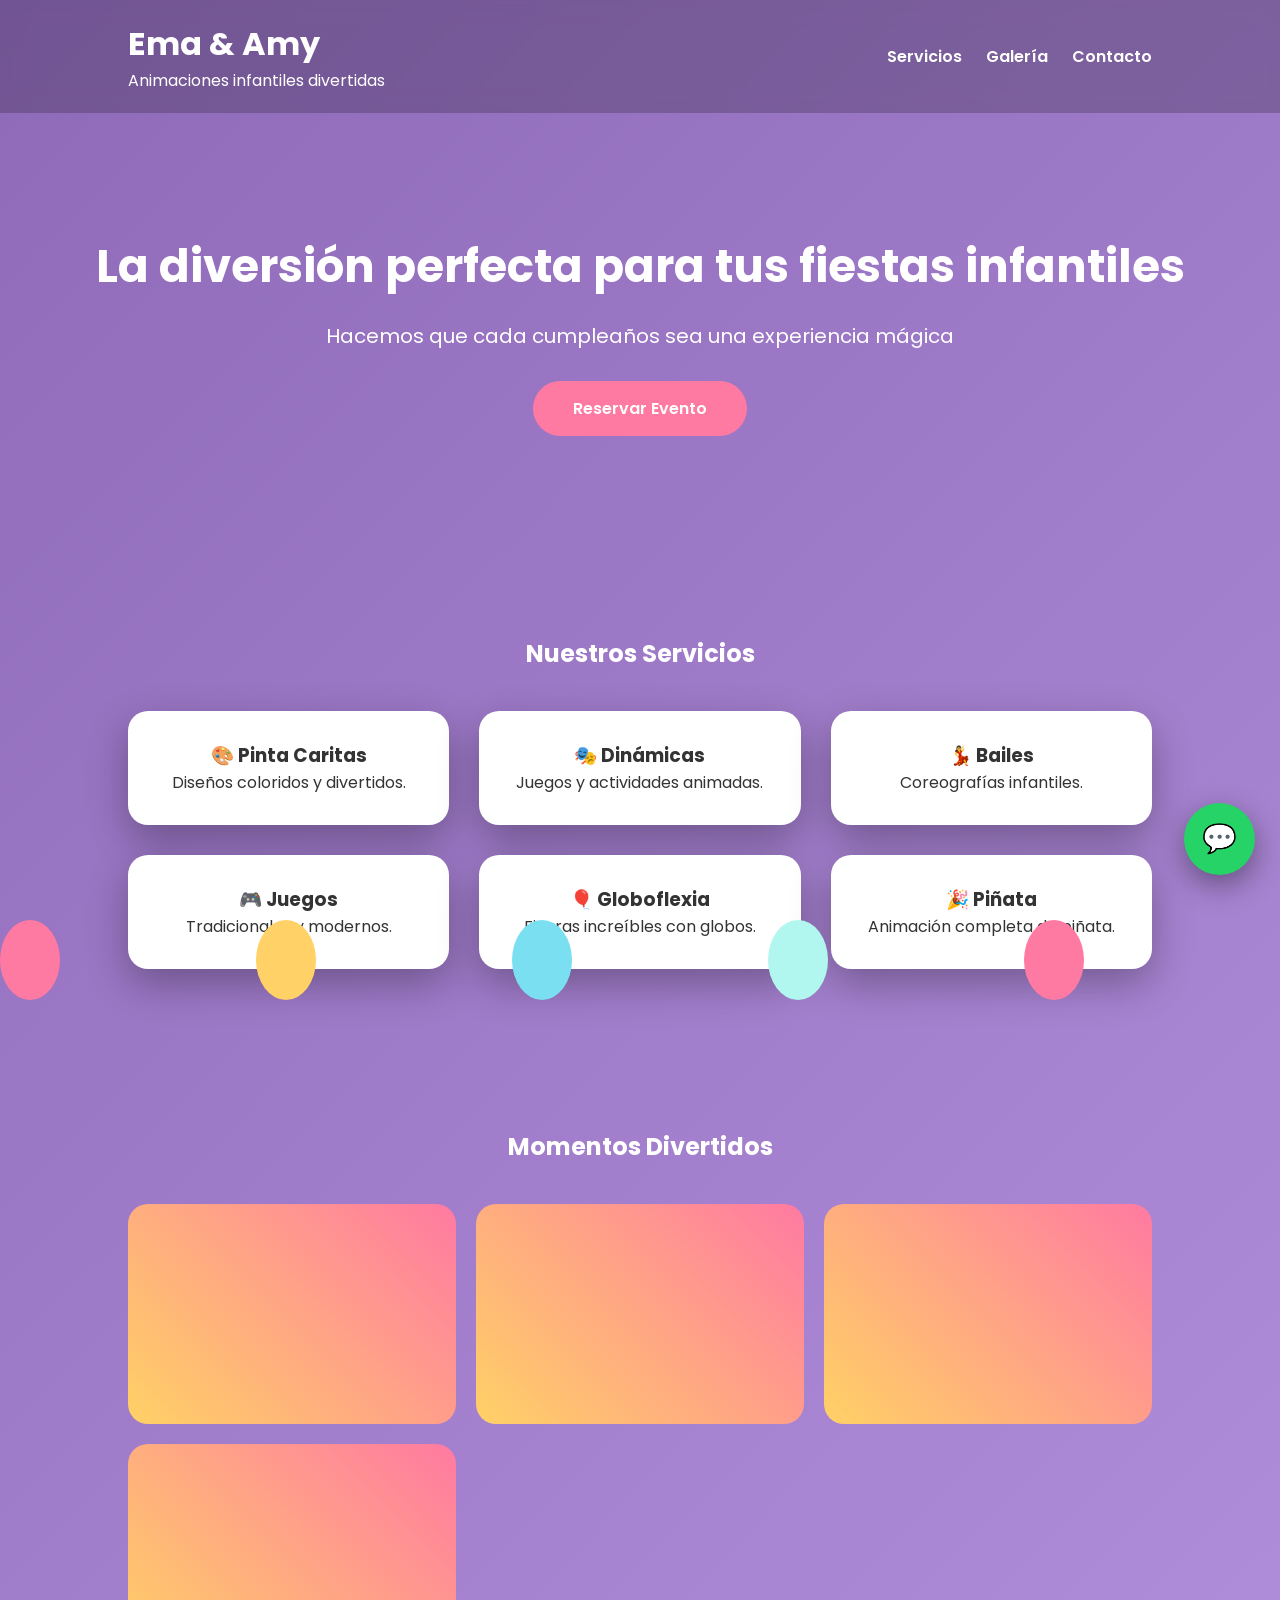
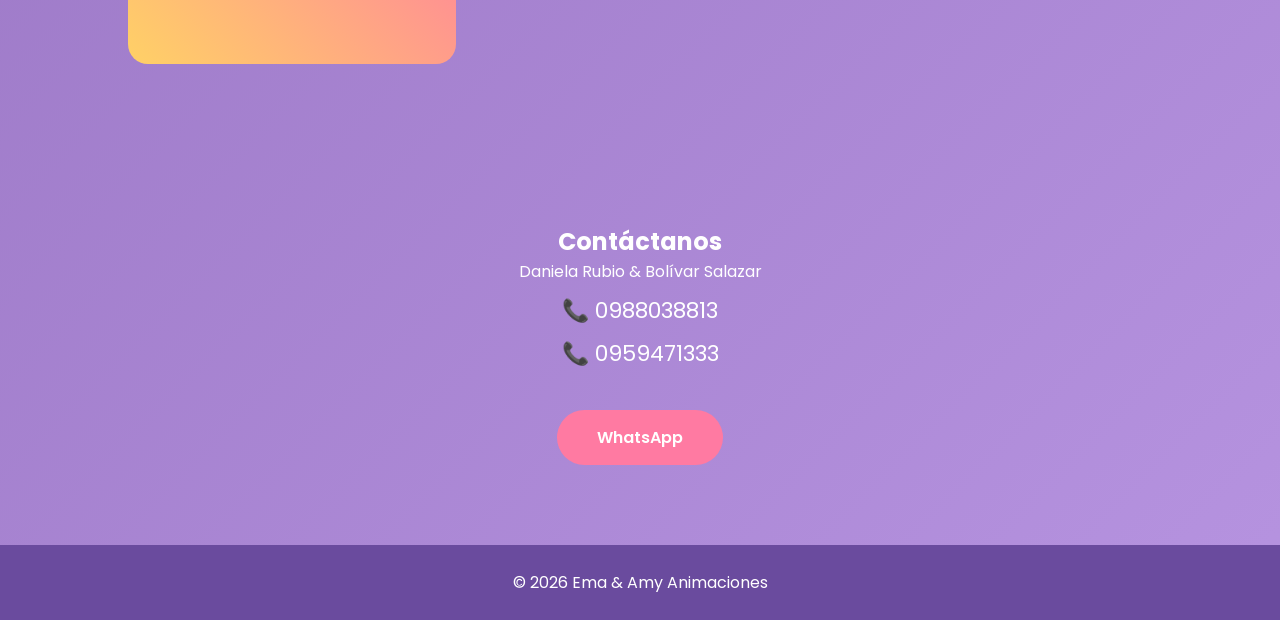
==== index.html @ 627d1872 "Primer commit web Ema & Amy" ====
<!DOCTYPE html>
<html lang="es">

<head>

<meta charset="UTF-8">
<meta name="viewport" content="width=device-width, initial-scale=1.0">

<title>Ema & Amy | Animaciones Infantiles</title>

<link rel="stylesheet" href="css/style.css">

<link href="https://fonts.googleapis.com/css2?family=Poppins:wght@300;400;600;700&display=swap" rel="stylesheet">

</head>

<body>

<!-- GLOBOS ANIMADOS -->

<div class="balloons">
<div class="balloon"></div>
<div class="balloon"></div>
<div class="balloon"></div>
<div class="balloon"></div>
<div class="balloon"></div>
</div>

<header>

<div class="logo">
<h1>Ema & Amy</h1>
<p>Animaciones infantiles divertidas</p>
</div>

<nav>
<a href="#servicios">Servicios</a>
<a href="#galeria">Galería</a>
<a href="#contacto">Contacto</a>
</nav>

</header>


<section class="hero">

<h2>La diversión perfecta para tus fiestas infantiles</h2>

<p>Hacemos que cada cumpleaños sea una experiencia mágica</p>

<a class="btn" href="https://wa.me/593988038813">Reservar Evento</a>

</section>


<section id="servicios" class="servicios">

<h2>Nuestros Servicios</h2>

<div class="grid">

<div class="card">
<h3>🎨 Pinta Caritas</h3>
<p>Diseños coloridos y divertidos.</p>
</div>

<div class="card">
<h3>🎭 Dinámicas</h3>
<p>Juegos y actividades animadas.</p>
</div>

<div class="card">
<h3>💃 Bailes</h3>
<p>Coreografías infantiles.</p>
</div>

<div class="card">
<h3>🎮 Juegos</h3>
<p>Tradicionales y modernos.</p>
</div>

<div class="card">
<h3>🎈 Globoflexia</h3>
<p>Figuras increíbles con globos.</p>
</div>

<div class="card">
<h3>🎉 Piñata</h3>
<p>Animación completa de piñata.</p>
</div>

</div>

</section>


<section id="galeria" class="galeria">

<h2>Momentos Divertidos</h2>

<div class="galeria-grid">

<div class="foto"></div>
<div class="foto"></div>
<div class="foto"></div>
<div class="foto"></div>

</div>

</section>


<section id="contacto" class="contacto">

<h2>Contáctanos</h2>

<p>Daniela Rubio & Bolívar Salazar</p>

<div class="telefonos">

<a href="tel:0988038813">📞 0988038813</a>
<a href="tel:0959471333">📞 0959471333</a>

</div>

<a class="btn" href="https://wa.me/593988038813">WhatsApp</a>

</section>


<footer>

<p>© 2026 Ema & Amy Animaciones</p>

</footer>


<a class="whatsapp" href="https://wa.me/593988038813">💬</a>

<script src="js/script.js"></script>

</body>
</html>
---- css/style.css ----
*{
margin:0;
padding:0;
box-sizing:border-box;
font-family:'Poppins',sans-serif;
}

body{
background:linear-gradient(135deg,#8e6ab8,#b693e0);
color:white;
overflow-x:hidden;
}

header{
display:flex;
justify-content:space-between;
align-items:center;
padding:20px 10%;
background:rgba(0,0,0,0.2);
backdrop-filter:blur(10px);
}

nav a{
margin-left:20px;
text-decoration:none;
color:white;
font-weight:600;
}

.hero{
text-align:center;
padding:120px 20px;
}

.hero h2{
font-size:45px;
margin-bottom:20px;
}

.hero p{
font-size:20px;
}

.btn{
display:inline-block;
margin-top:30px;
padding:15px 40px;
background:#ff7aa2;
color:white;
text-decoration:none;
border-radius:50px;
font-weight:600;
transition:0.3s;
}

.btn:hover{
transform:scale(1.1);
background:#ff4f86;
}

.servicios{
padding:80px 10%;
text-align:center;
}

.grid{
display:grid;
grid-template-columns:repeat(auto-fit,minmax(250px,1fr));
gap:30px;
margin-top:40px;
}

.card{
background:white;
color:#333;
padding:30px;
border-radius:20px;
box-shadow:0 15px 40px rgba(0,0,0,0.3);
transition:0.4s;
}

.card:hover{
transform:translateY(-10px) scale(1.05);
}

.galeria{
padding:80px 10%;
text-align:center;
}

.galeria-grid{
display:grid;
grid-template-columns:repeat(auto-fit,minmax(250px,1fr));
gap:20px;
margin-top:40px;
}

.foto{
height:220px;
border-radius:20px;
background:linear-gradient(45deg,#ffd166,#ff7aa2);
}

.contacto{
padding:80px 20px;
text-align:center;
}

.telefonos a{
display:block;
margin:10px;
font-size:22px;
color:white;
text-decoration:none;
}

footer{
text-align:center;
padding:25px;
background:#6a4b9e;
}

.whatsapp{
position:fixed;
bottom:25px;
right:25px;
background:#25D366;
color:white;
font-size:28px;
padding:15px 18px;
border-radius:50%;
text-decoration:none;
box-shadow:0 10px 30px rgba(0,0,0,0.4);
}

.balloons{
position:fixed;
width:100%;
height:100%;
pointer-events:none;
}

.balloon{
width:60px;
height:80px;
background:#ff7aa2;
border-radius:50%;
position:absolute;
bottom:-100px;
animation:float 10s infinite;
}

.balloon:nth-child(2){
left:20%;
background:#ffd166;
animation-duration:12s;
}

.balloon:nth-child(3){
left:40%;
background:#7bdff2;
}

.balloon:nth-child(4){
left:60%;
background:#b2f7ef;
animation-duration:14s;
}

.balloon:nth-child(5){
left:80%;
background:#ff7aa2;
}

@keyframes float{
0%{transform:translateY(0);}
100%{transform:translateY(-120vh);}
}
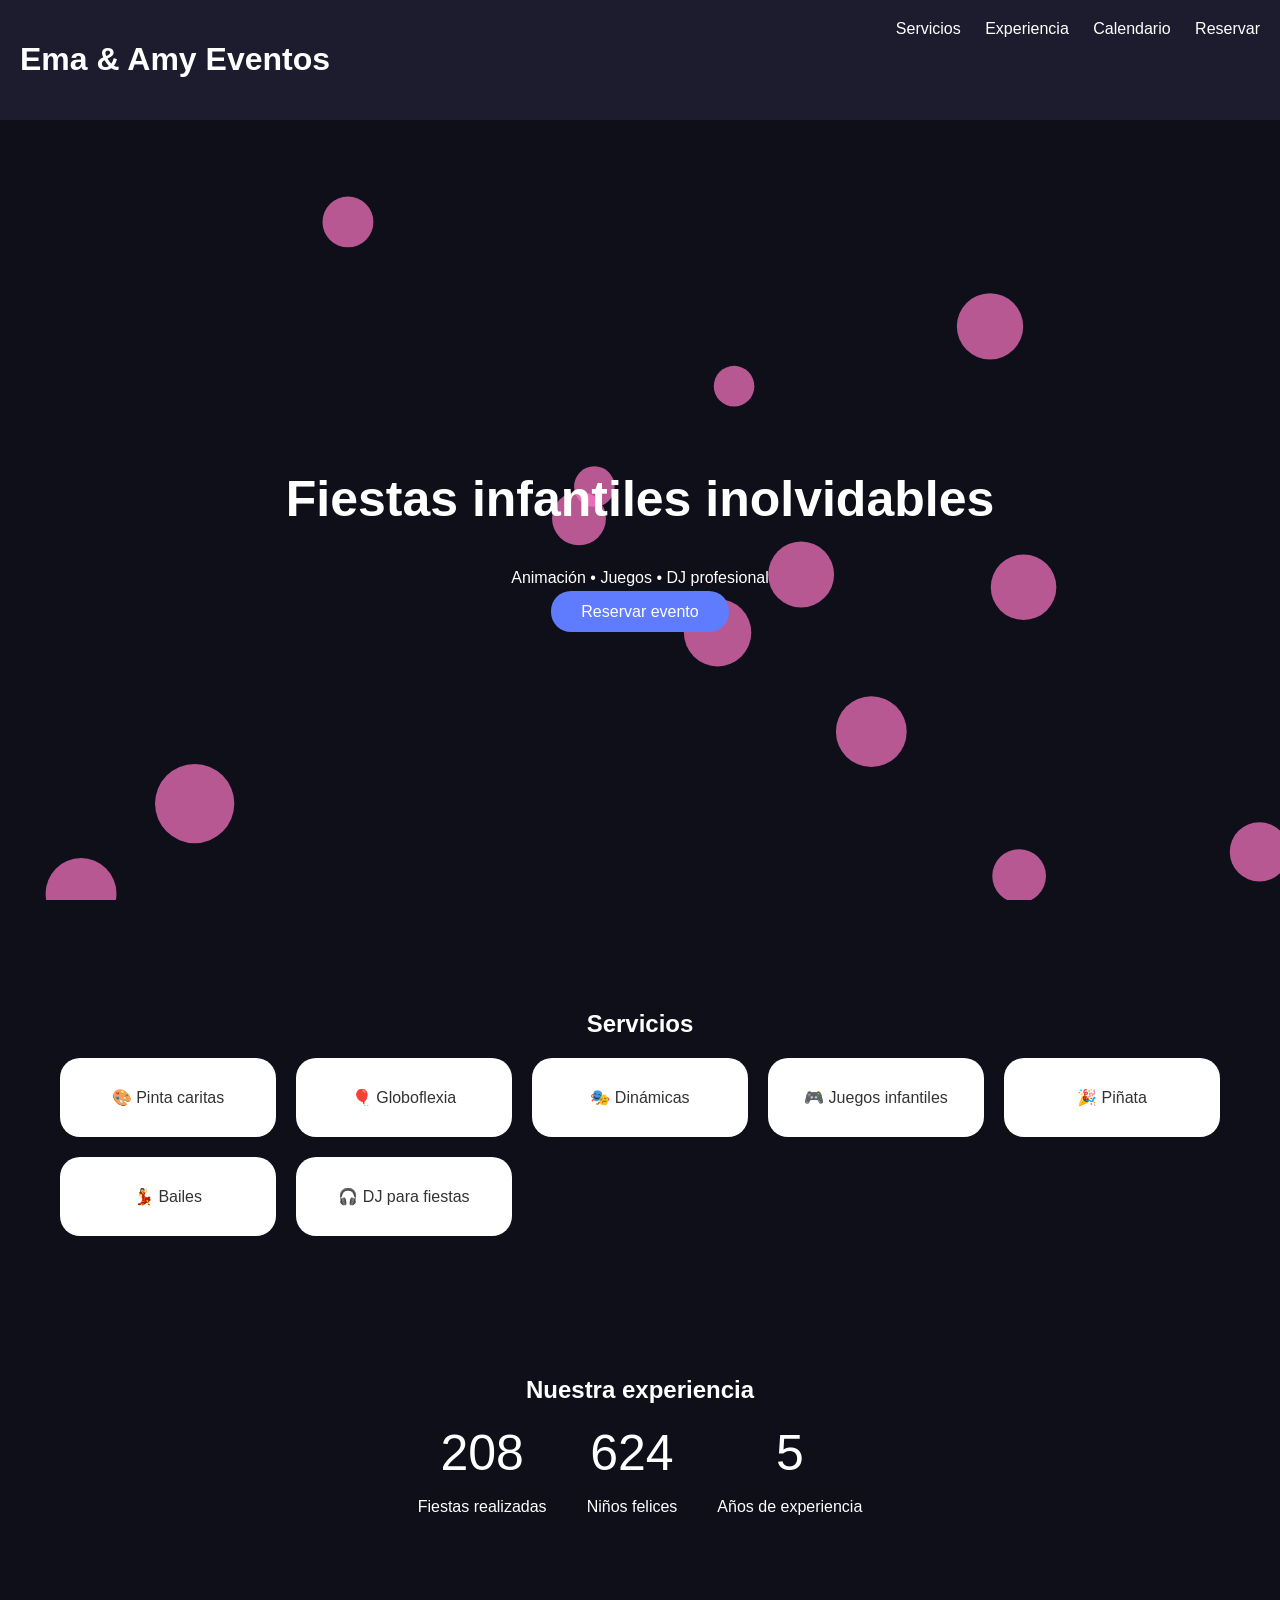
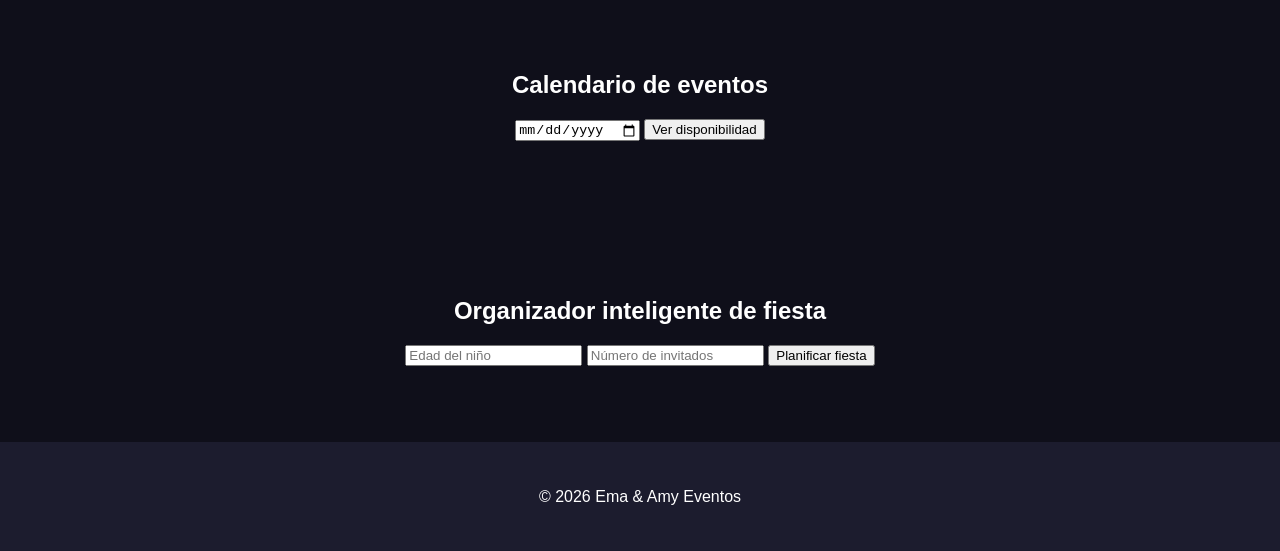
==== commit 83e152c1: "Actualizacion premium plataforma Ema & Amy" ====
--- a/index.html
+++ b/index.html
@@ -6,87 +6,91 @@
 <meta charset="UTF-8">
 <meta name="viewport" content="width=device-width, initial-scale=1.0">
 
-<title>Ema & Amy | Animaciones Infantiles</title>
+<title>Ema & Amy Eventos</title>
 
 <link rel="stylesheet" href="css/style.css">
-
-<link href="https://fonts.googleapis.com/css2?family=Poppins:wght@300;400;600;700&display=swap" rel="stylesheet">
 
 </head>
 
 <body>
 
-<!-- GLOBOS ANIMADOS -->
-
-<div class="balloons">
-<div class="balloon"></div>
-<div class="balloon"></div>
-<div class="balloon"></div>
-<div class="balloon"></div>
-<div class="balloon"></div>
-</div>
+<canvas id="balloons"></canvas>
 
 <header>
 
-<div class="logo">
-<h1>Ema & Amy</h1>
-<p>Animaciones infantiles divertidas</p>
-</div>
+<h1>Ema & Amy Eventos</h1>
 
 <nav>
+
 <a href="#servicios">Servicios</a>
-<a href="#galeria">Galería</a>
-<a href="#contacto">Contacto</a>
+<a href="#contador">Experiencia</a>
+<a href="#calendario">Calendario</a>
+<a href="reservas.html">Reservar</a>
+
 </nav>
 
 </header>
 
 
-<section class="hero">
+<section class="hero-video">
 
-<h2>La diversión perfecta para tus fiestas infantiles</h2>
+<video autoplay muted loop class="bg-video">
 
-<p>Hacemos que cada cumpleaños sea una experiencia mágica</p>
+<source src="https://cdn.coverr.co/videos/coverr-kids-party-2714/1080p.mp4" type="video/mp4">
 
-<a class="btn" href="https://wa.me/593988038813">Reservar Evento</a>
+</video>
+
+<div class="hero-content">
+
+<h2>Fiestas infantiles inolvidables</h2>
+
+<p>Animación • Juegos • DJ profesional</p>
+
+<a class="btn" href="reservas.html">Reservar evento</a>
+
+</div>
 
 </section>
 
 
 <section id="servicios" class="servicios">
 
-<h2>Nuestros Servicios</h2>
+<h2>Servicios</h2>
 
 <div class="grid">
 
-<div class="card">
-<h3>🎨 Pinta Caritas</h3>
-<p>Diseños coloridos y divertidos.</p>
+<div class="card">🎨 Pinta caritas</div>
+<div class="card">🎈 Globoflexia</div>
+<div class="card">🎭 Dinámicas</div>
+<div class="card">🎮 Juegos infantiles</div>
+<div class="card">🎉 Piñata</div>
+<div class="card">💃 Bailes</div>
+<div class="card">🎧 DJ para fiestas</div>
+
 </div>
 
-<div class="card">
-<h3>🎭 Dinámicas</h3>
-<p>Juegos y actividades animadas.</p>
+</section>
+
+
+<section id="contador" class="contador">
+
+<h2>Nuestra experiencia</h2>
+
+<div class="numeros">
+
+<div>
+<div class="numero" data-target="350">0</div>
+<p>Fiestas realizadas</p>
 </div>
 
-<div class="card">
-<h3>💃 Bailes</h3>
-<p>Coreografías infantiles.</p>
+<div>
+<div class="numero" data-target="1200">0</div>
+<p>Niños felices</p>
 </div>
 
-<div class="card">
-<h3>🎮 Juegos</h3>
-<p>Tradicionales y modernos.</p>
-</div>
-
-<div class="card">
-<h3>🎈 Globoflexia</h3>
-<p>Figuras increíbles con globos.</p>
-</div>
-
-<div class="card">
-<h3>🎉 Piñata</h3>
-<p>Animación completa de piñata.</p>
+<div>
+<div class="numero" data-target="5">0</div>
+<p>Años de experiencia</p>
 </div>
 
 </div>
@@ -94,48 +98,39 @@
 </section>
 
 
-<section id="galeria" class="galeria">
+<section id="calendario" class="calendario">
 
-<h2>Momentos Divertidos</h2>
+<h2>Calendario de eventos</h2>
 
-<div class="galeria-grid">
+<input type="date" id="fechaEvento">
 
-<div class="foto"></div>
-<div class="foto"></div>
-<div class="foto"></div>
-<div class="foto"></div>
+<button onclick="verDisponibilidad()">Ver disponibilidad</button>
 
-</div>
+<p id="estado"></p>
 
 </section>
 
 
-<section id="contacto" class="contacto">
+<section class="ia">
 
-<h2>Contáctanos</h2>
+<h2>Organizador inteligente de fiesta</h2>
 
-<p>Daniela Rubio & Bolívar Salazar</p>
+<input type="number" id="edad" placeholder="Edad del niño">
 
-<div class="telefonos">
+<input type="number" id="invitados" placeholder="Número de invitados">
 
-<a href="tel:0988038813">📞 0988038813</a>
-<a href="tel:0959471333">📞 0959471333</a>
+<button onclick="planificar()">Planificar fiesta</button>
 
-</div>
-
-<a class="btn" href="https://wa.me/593988038813">WhatsApp</a>
+<p id="plan"></p>
 
 </section>
 
 
 <footer>
 
-<p>© 2026 Ema & Amy Animaciones</p>
+<p>© 2026 Ema & Amy Eventos</p>
 
 </footer>
-
-
-<a class="whatsapp" href="https://wa.me/593988038813">💬</a>
 
 <script src="js/script.js"></script>
 
--- a/css/style.css
+++ b/css/style.css
@@ -1,12 +1,7 @@
-*{
+body{
+font-family:Arial;
 margin:0;
-padding:0;
-box-sizing:border-box;
-font-family:'Poppins',sans-serif;
-}
-
-body{
-background:linear-gradient(135deg,#8e6ab8,#b693e0);
+background:#0f0f1a;
 color:white;
 overflow-x:hidden;
 }
@@ -14,60 +9,54 @@
 header{
 display:flex;
 justify-content:space-between;
-align-items:center;
-padding:20px 10%;
-background:rgba(0,0,0,0.2);
-backdrop-filter:blur(10px);
+padding:20px;
+background:#1c1c2e;
 }
 
 nav a{
 margin-left:20px;
+color:white;
 text-decoration:none;
-color:white;
-font-weight:600;
 }
 
-.hero{
+.hero-video{
+position:relative;
+height:90vh;
+display:flex;
+align-items:center;
+justify-content:center;
 text-align:center;
-padding:120px 20px;
 }
 
-.hero h2{
-font-size:45px;
-margin-bottom:20px;
+.bg-video{
+position:absolute;
+width:100%;
+height:100%;
+object-fit:cover;
+z-index:-1;
 }
 
-.hero p{
-font-size:20px;
+.hero-content h2{
+font-size:50px;
 }
 
 .btn{
-display:inline-block;
-margin-top:30px;
-padding:15px 40px;
-background:#ff7aa2;
+background:#5f7cff;
+padding:12px 30px;
+border-radius:20px;
 color:white;
 text-decoration:none;
-border-radius:50px;
-font-weight:600;
-transition:0.3s;
-}
-
-.btn:hover{
-transform:scale(1.1);
-background:#ff4f86;
 }
 
 .servicios{
-padding:80px 10%;
+padding:60px;
 text-align:center;
 }
 
 .grid{
 display:grid;
-grid-template-columns:repeat(auto-fit,minmax(250px,1fr));
-gap:30px;
-margin-top:40px;
+grid-template-columns:repeat(auto-fit,minmax(200px,1fr));
+gap:20px;
 }
 
 .card{
@@ -75,104 +64,42 @@
 color:#333;
 padding:30px;
 border-radius:20px;
-box-shadow:0 15px 40px rgba(0,0,0,0.3);
-transition:0.4s;
 }
 
-.card:hover{
-transform:translateY(-10px) scale(1.05);
-}
-
-.galeria{
-padding:80px 10%;
+.contador{
+padding:60px;
 text-align:center;
 }
 
-.galeria-grid{
-display:grid;
-grid-template-columns:repeat(auto-fit,minmax(250px,1fr));
-gap:20px;
-margin-top:40px;
+.numeros{
+display:flex;
+justify-content:center;
+gap:40px;
 }
 
-.foto{
-height:220px;
-border-radius:20px;
-background:linear-gradient(45deg,#ffd166,#ff7aa2);
+.numero{
+font-size:50px;
 }
 
-.contacto{
-padding:80px 20px;
+.calendario{
+padding:60px;
 text-align:center;
 }
 
-.telefonos a{
-display:block;
-margin:10px;
-font-size:22px;
-color:white;
-text-decoration:none;
+.ia{
+padding:60px;
+text-align:center;
 }
 
 footer{
 text-align:center;
-padding:25px;
-background:#6a4b9e;
+padding:30px;
+background:#1c1c2e;
 }
 
-.whatsapp{
+canvas{
 position:fixed;
-bottom:25px;
-right:25px;
-background:#25D366;
-color:white;
-font-size:28px;
-padding:15px 18px;
-border-radius:50%;
-text-decoration:none;
-box-shadow:0 10px 30px rgba(0,0,0,0.4);
-}
-
-.balloons{
-position:fixed;
-width:100%;
-height:100%;
-pointer-events:none;
-}
-
-.balloon{
-width:60px;
-height:80px;
-background:#ff7aa2;
-border-radius:50%;
-position:absolute;
-bottom:-100px;
-animation:float 10s infinite;
-}
-
-.balloon:nth-child(2){
-left:20%;
-background:#ffd166;
-animation-duration:12s;
-}
-
-.balloon:nth-child(3){
-left:40%;
-background:#7bdff2;
-}
-
-.balloon:nth-child(4){
-left:60%;
-background:#b2f7ef;
-animation-duration:14s;
-}
-
-.balloon:nth-child(5){
-left:80%;
-background:#ff7aa2;
-}
-
-@keyframes float{
-0%{transform:translateY(0);}
-100%{transform:translateY(-120vh);}
+top:0;
+left:0;
+z-index:-2;
 }
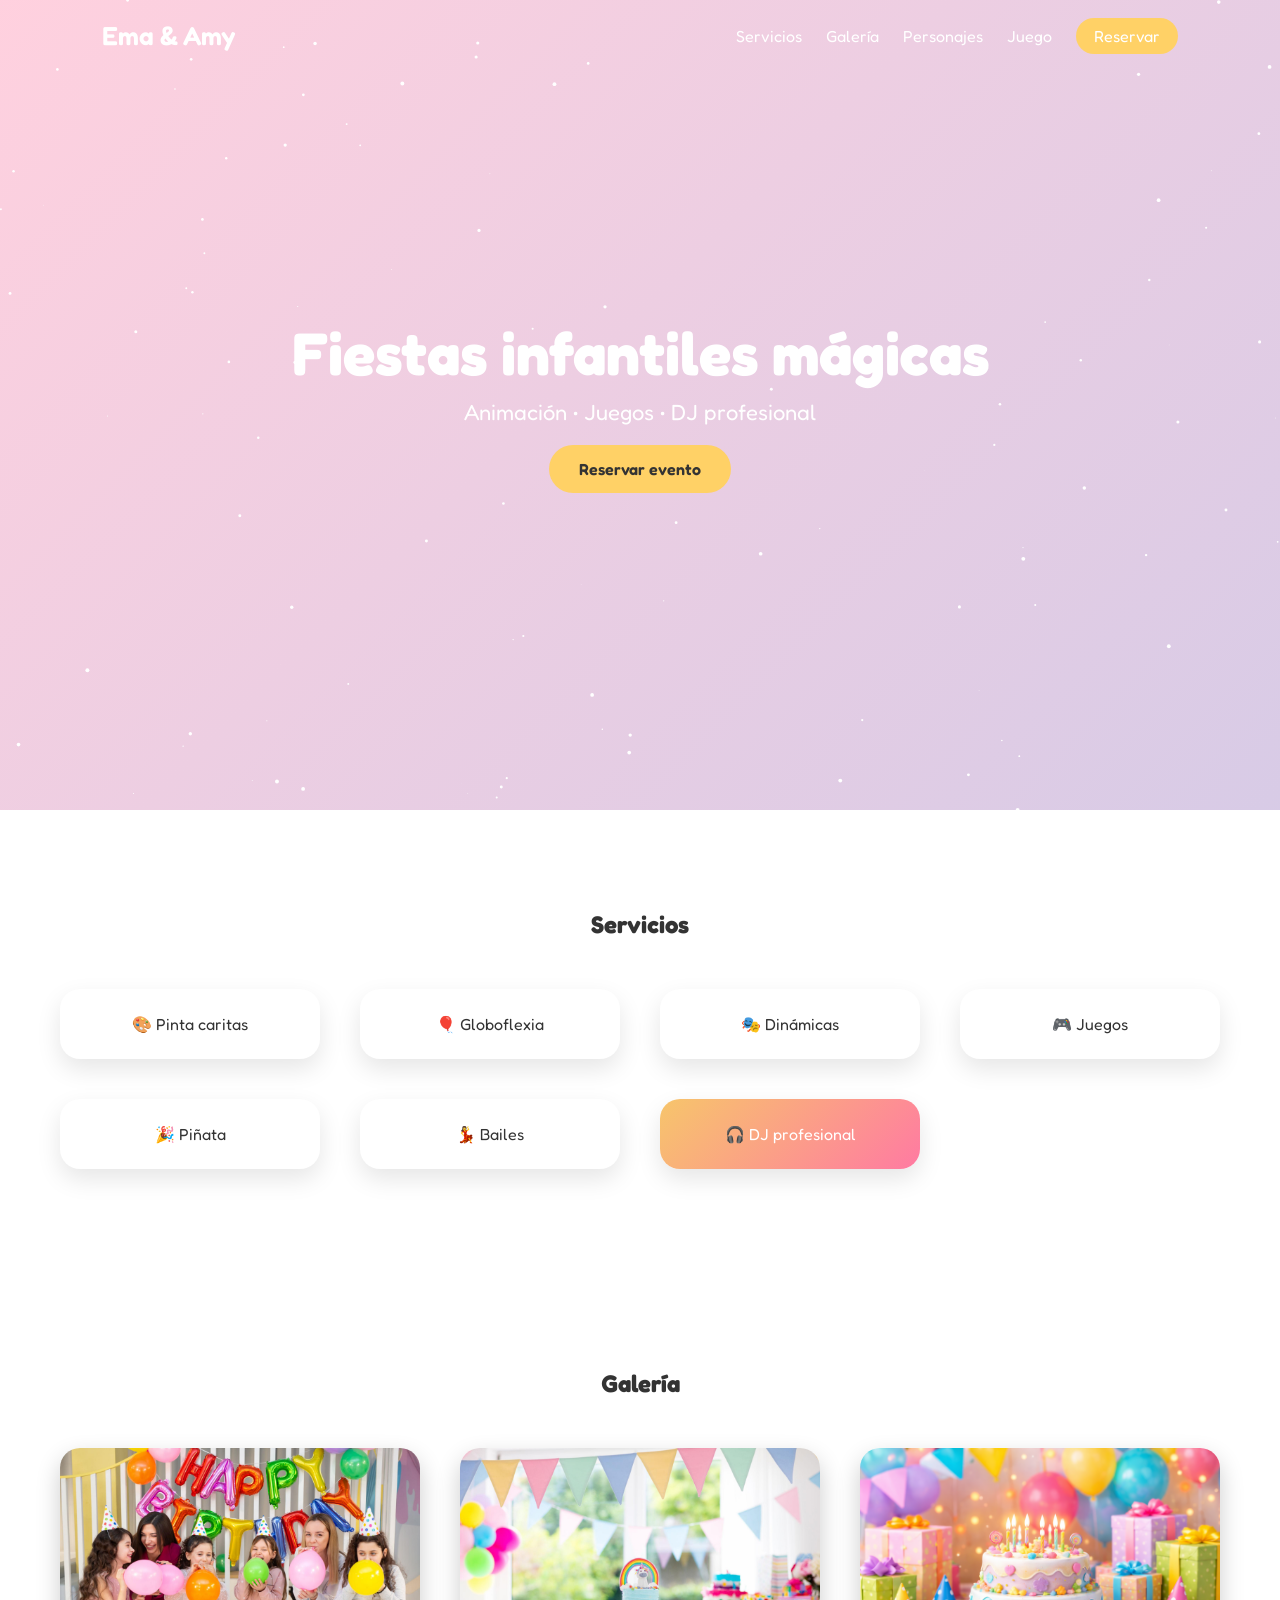
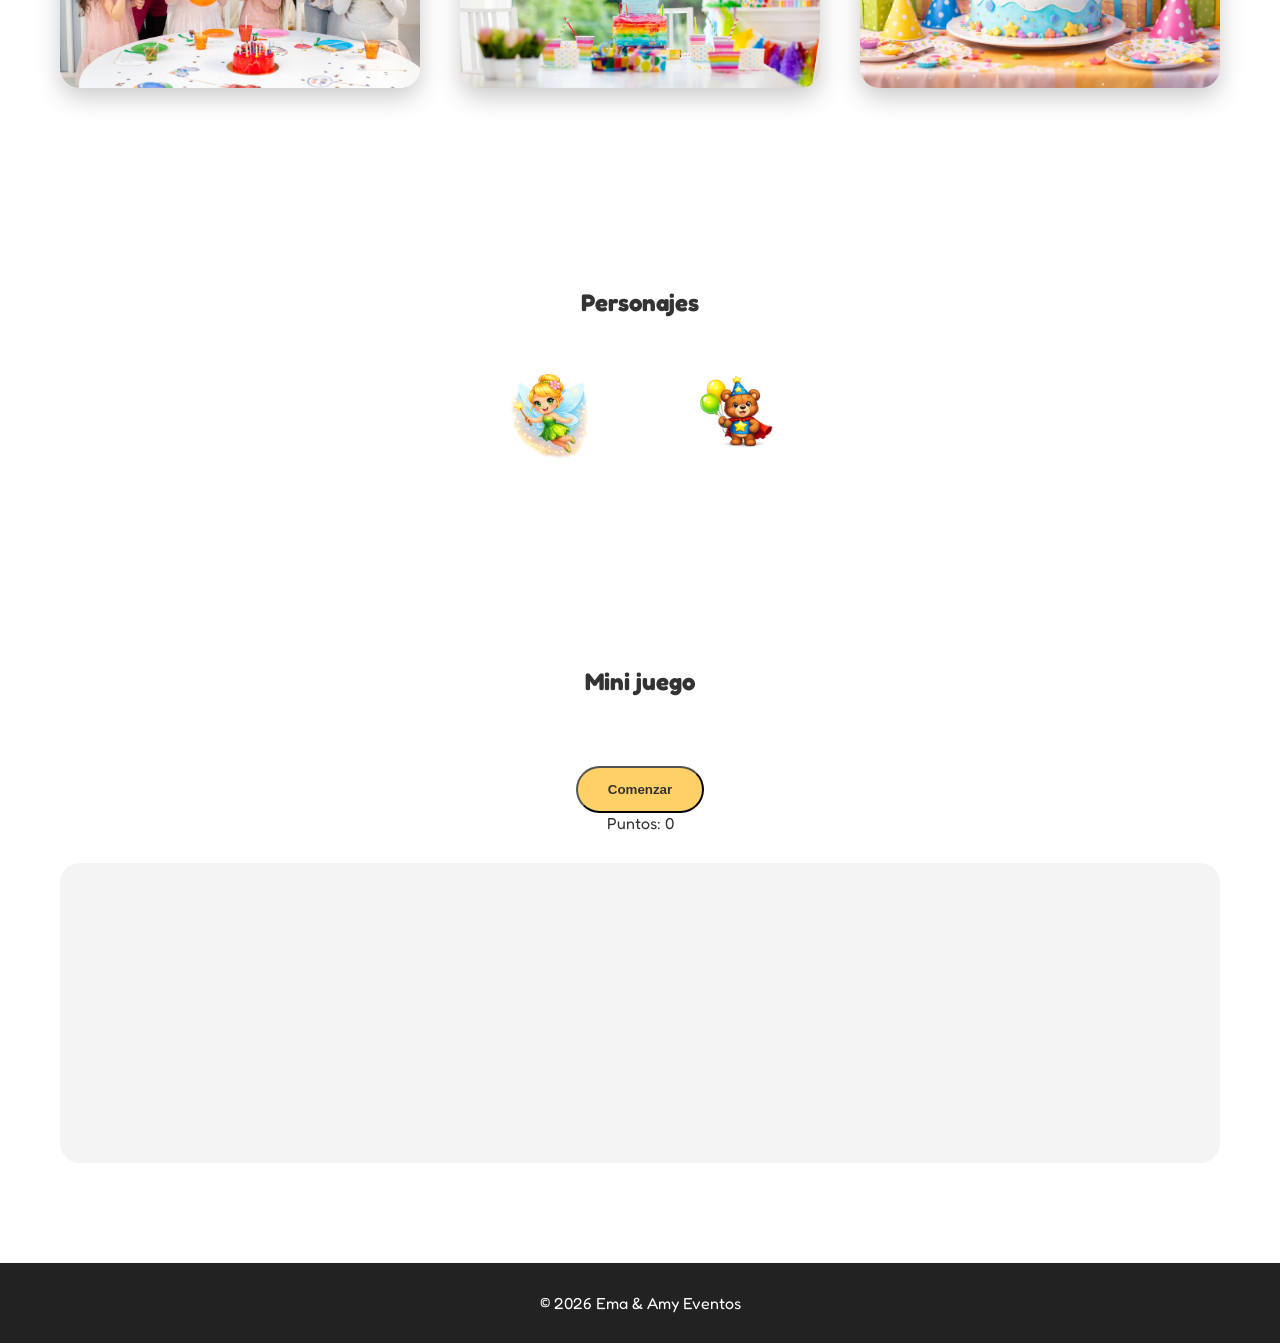
==== commit 560b1f98: "Actualizacion hero video y mejoras diseño web" ====
--- a/index.html
+++ b/index.html
@@ -10,129 +10,123 @@
 
 <link rel="stylesheet" href="css/style.css">
 
+<link href="https://fonts.googleapis.com/css2?family=Fredoka:wght@400;600&display=swap" rel="stylesheet">
+
 </head>
 
 <body>
 
-<canvas id="balloons"></canvas>
+<canvas id="magic"></canvas>
 
-<header>
+<header class="header">
 
-<h1>Ema & Amy Eventos</h1>
+<div class="logo">Ema & Amy</div>
 
-<nav>
+<nav class="nav">
 
 <a href="#servicios">Servicios</a>
-<a href="#contador">Experiencia</a>
-<a href="#calendario">Calendario</a>
-<a href="reservas.html">Reservar</a>
+<a href="#galeria">Galería</a>
+<a href="#personajes">Personajes</a>
+<a href="#juego">Juego</a>
+<a href="#" class="nav-btn">Reservar</a>
 
 </nav>
 
 </header>
 
 
-<section class="hero-video">
+<section class="hero">
 
-<video autoplay muted loop class="bg-video">
+<video autoplay muted loop playsinline class="hero-video">
 
-<source src="https://cdn.coverr.co/videos/coverr-kids-party-2714/1080p.mp4" type="video/mp4">
+<source src="video/hero.mp4" type="video/mp4">
 
 </video>
 
+<div class="hero-overlay"></div>
+
 <div class="hero-content">
 
-<h2>Fiestas infantiles inolvidables</h2>
+<h1>Fiestas infantiles mágicas</h1>
 
 <p>Animación • Juegos • DJ profesional</p>
 
-<a class="btn" href="reservas.html">Reservar evento</a>
+<a href="#" class="btn">Reservar evento</a>
 
 </div>
 
 </section>
 
 
-<section id="servicios" class="servicios">
+<section id="servicios" class="container">
 
 <h2>Servicios</h2>
 
-<div class="grid">
+<div class="cards">
 
 <div class="card">🎨 Pinta caritas</div>
 <div class="card">🎈 Globoflexia</div>
 <div class="card">🎭 Dinámicas</div>
-<div class="card">🎮 Juegos infantiles</div>
+<div class="card">🎮 Juegos</div>
 <div class="card">🎉 Piñata</div>
 <div class="card">💃 Bailes</div>
-<div class="card">🎧 DJ para fiestas</div>
+<div class="card card-dj">🎧 DJ profesional</div>
 
 </div>
 
 </section>
 
 
-<section id="contador" class="contador">
+<section id="galeria" class="container">
 
-<h2>Nuestra experiencia</h2>
+<h2>Galería</h2>
 
-<div class="numeros">
+<div class="galeria">
 
-<div>
-<div class="numero" data-target="350">0</div>
-<p>Fiestas realizadas</p>
-</div>
-
-<div>
-<div class="numero" data-target="1200">0</div>
-<p>Niños felices</p>
-</div>
-
-<div>
-<div class="numero" data-target="5">0</div>
-<p>Años de experiencia</p>
-</div>
+<img src="img/fiesta1.jpg">
+<img src="img/fiesta2.jpg">
+<img src="img/fiesta3.jpg">
 
 </div>
 
 </section>
 
 
-<section id="calendario" class="calendario">
+<section id="personajes" class="container">
 
-<h2>Calendario de eventos</h2>
+<h2>Personajes</h2>
 
-<input type="date" id="fechaEvento">
+<div class="characters">
 
-<button onclick="verDisponibilidad()">Ver disponibilidad</button>
+<img src="img/personaje1.png">
+<img src="img/personaje2.png">
 
-<p id="estado"></p>
+</div>
 
 </section>
 
 
-<section class="ia">
+<section id="juego" class="container">
 
-<h2>Organizador inteligente de fiesta</h2>
+<h2>Mini juego</h2>
 
-<input type="number" id="edad" placeholder="Edad del niño">
+<button onclick="startGame()" class="btn">Comenzar</button>
 
-<input type="number" id="invitados" placeholder="Número de invitados">
+<p>Puntos: <span id="score">0</span></p>
 
-<button onclick="planificar()">Planificar fiesta</button>
-
-<p id="plan"></p>
+<div id="gameArea"></div>
 
 </section>
 
 
 <footer>
 
-<p>© 2026 Ema & Amy Eventos</p>
+© 2026 Ema & Amy Eventos
 
 </footer>
 
-<script src="js/script.js"></script>
+<script src="js/magic.js"></script>
+<script src="js/game.js"></script>
 
 </body>
 </html>
--- a/css/style.css
+++ b/css/style.css
@@ -1,105 +1,215 @@
+*{
+margin:0;
+padding:0;
+box-sizing:border-box;
+}
+
 body{
-font-family:Arial;
-margin:0;
-background:#0f0f1a;
-color:white;
+font-family:'Fredoka',sans-serif;
 overflow-x:hidden;
 }
 
-header{
+/* HEADER */
+
+.header{
 display:flex;
 justify-content:space-between;
-padding:20px;
-background:#1c1c2e;
-}
-
-nav a{
+align-items:center;
+padding:20px 8%;
+position:absolute;
+width:100%;
+z-index:20;
+color:white;
+}
+
+.logo{
+font-size:26px;
+font-weight:600;
+}
+
+.nav a{
 margin-left:20px;
-color:white;
 text-decoration:none;
-}
-
-.hero-video{
+color:white;
+}
+
+.nav-btn{
+background:#ffd166;
+color:#333;
+padding:8px 18px;
+border-radius:20px;
+}
+
+/* HERO */
+
+.hero{
 position:relative;
 height:90vh;
 display:flex;
 align-items:center;
 justify-content:center;
 text-align:center;
-}
-
-.bg-video{
-position:absolute;
+overflow:hidden;
+}
+
+/* VIDEO */
+
+.hero-video{
+position:absolute;
+top:0;
+left:0;
 width:100%;
 height:100%;
 object-fit:cover;
-z-index:-1;
-}
-
-.hero-content h2{
-font-size:50px;
+z-index:-3;
+}
+
+/* OVERLAY */
+
+.hero-overlay{
+position:absolute;
+top:0;
+left:0;
+width:100%;
+height:100%;
+background:linear-gradient(
+135deg,
+rgba(255,122,162,0.35),
+rgba(142,106,184,0.35)
+);
+z-index:-2;
+}
+
+/* TEXTO HERO */
+
+.hero-content{
+position:relative;
+z-index:5;
+color:white;
+}
+
+.hero h1{
+font-size:60px;
+}
+
+.hero p{
+font-size:22px;
+margin-top:10px;
 }
 
 .btn{
-background:#5f7cff;
-padding:12px 30px;
-border-radius:20px;
-color:white;
+background:#ffd166;
+padding:14px 30px;
+border-radius:25px;
 text-decoration:none;
-}
-
-.servicios{
-padding:60px;
+color:#333;
+font-weight:600;
+display:inline-block;
+margin-top:20px;
+}
+
+/* SECCIONES */
+
+.container{
+max-width:1200px;
+margin:auto;
+padding:100px 20px;
 text-align:center;
-}
-
-.grid{
+background:white;
+color:#333;
+}
+
+.container h2{
+margin-bottom:50px;
+}
+
+/* SERVICIOS */
+
+.cards{
 display:grid;
-grid-template-columns:repeat(auto-fit,minmax(200px,1fr));
-gap:20px;
+grid-template-columns:repeat(auto-fit,minmax(220px,1fr));
+gap:40px;
 }
 
 .card{
 background:white;
-color:#333;
-padding:30px;
-border-radius:20px;
-}
-
-.contador{
-padding:60px;
-text-align:center;
-}
-
-.numeros{
+padding:25px;
+border-radius:20px;
+box-shadow:0 10px 25px rgba(0,0,0,0.1);
+}
+
+.card-dj{
+background:linear-gradient(135deg,#f7c56b,#ff7aa2);
+color:white;
+}
+
+/* GALERIA */
+
+.galeria{
+display:grid;
+grid-template-columns:repeat(auto-fit,minmax(250px,1fr));
+gap:40px;
+}
+
+.galeria img{
+width:100%;
+border-radius:20px;
+box-shadow:0 10px 25px rgba(0,0,0,0.2);
+}
+
+/* PERSONAJES */
+
+.characters{
 display:flex;
 justify-content:center;
 gap:40px;
 }
 
-.numero{
-font-size:50px;
-}
-
-.calendario{
-padding:60px;
+.characters img{
+width:150px;
+animation:float 3s infinite ease-in-out;
+}
+
+@keyframes float{
+0%{transform:translateY(0);}
+50%{transform:translateY(-20px);}
+100%{transform:translateY(0);}
+}
+
+/* JUEGO */
+
+#gameArea{
+height:300px;
+background:#f4f4f4;
+border-radius:20px;
+margin-top:30px;
+position:relative;
+}
+
+.balloonGame{
+position:absolute;
+width:40px;
+height:40px;
+background:red;
+border-radius:50%;
+cursor:pointer;
+}
+
+/* FOOTER */
+
+footer{
+background:#222;
+color:white;
+padding:30px;
 text-align:center;
 }
 
-.ia{
-padding:60px;
-text-align:center;
-}
-
-footer{
-text-align:center;
-padding:30px;
-background:#1c1c2e;
-}
+/* PARTICULAS */
 
 canvas{
 position:fixed;
 top:0;
 left:0;
-z-index:-2;
+pointer-events:none;
+z-index:10;
 }
